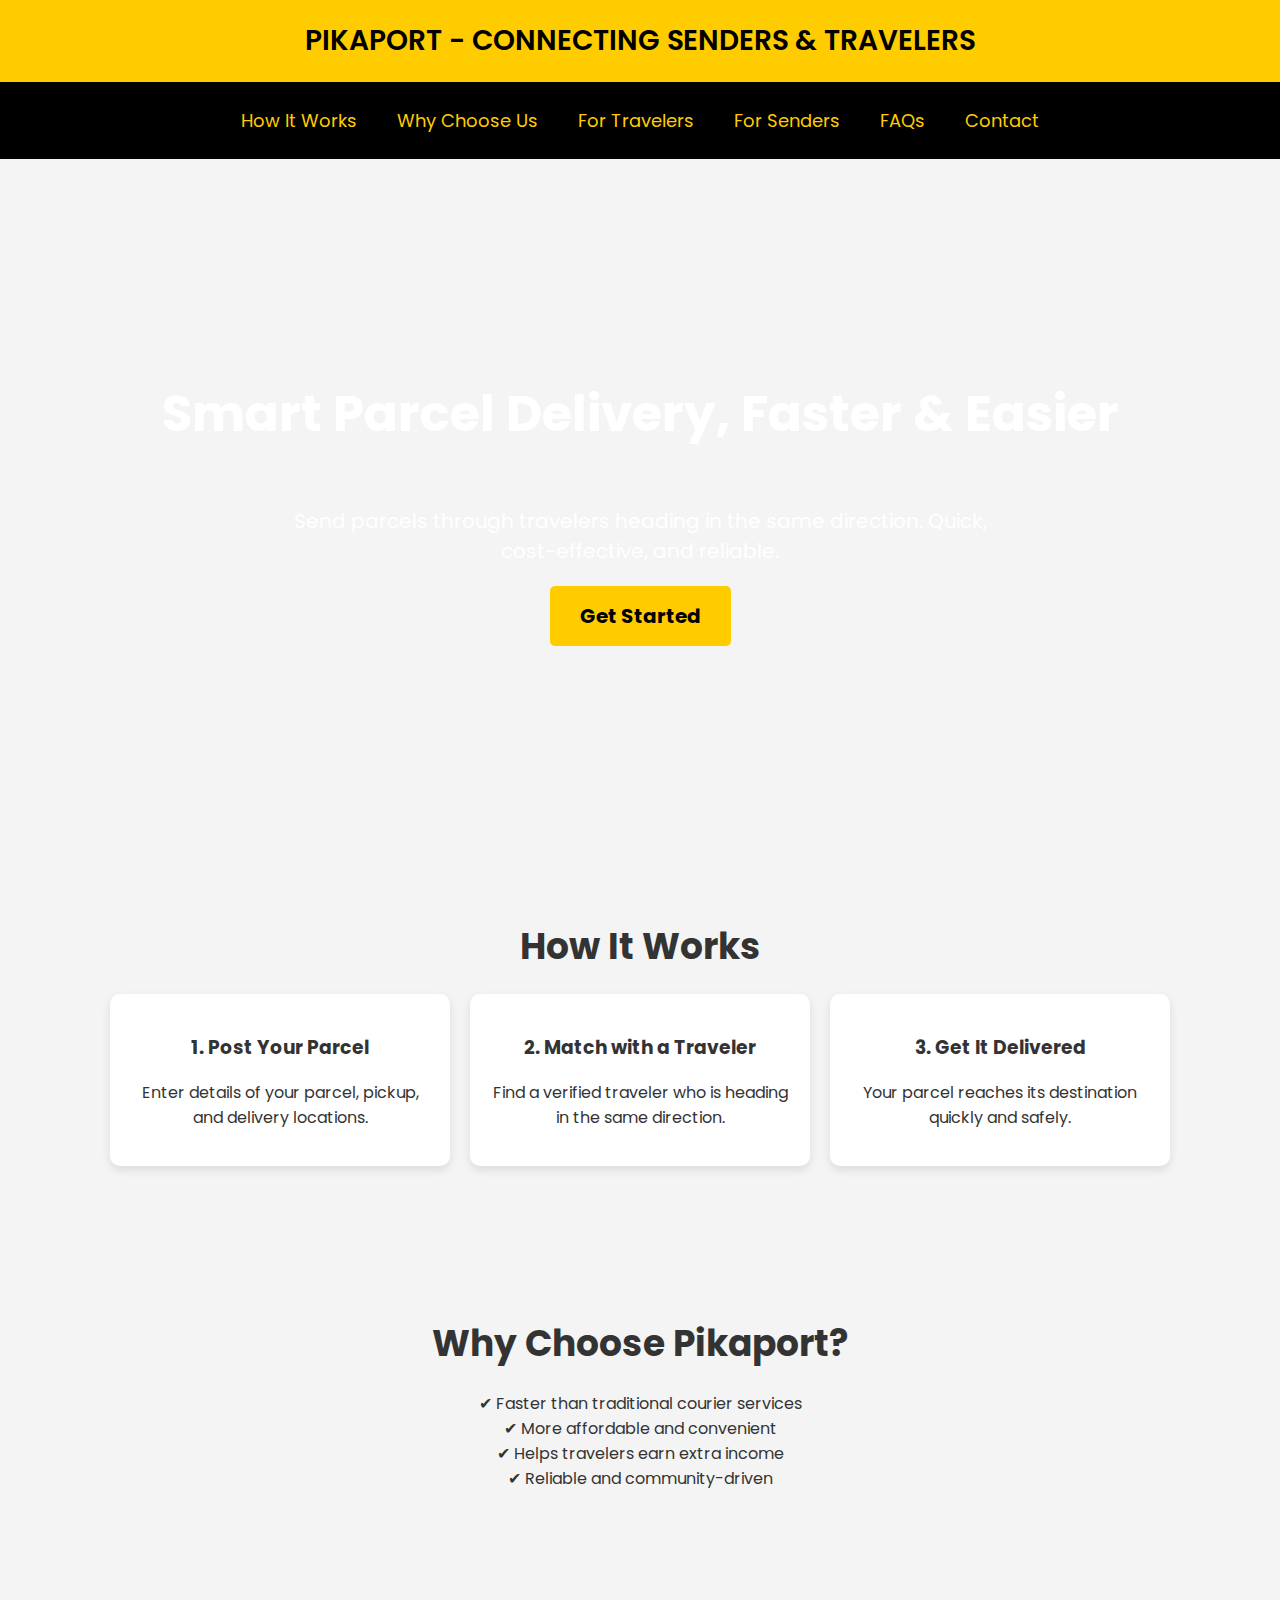
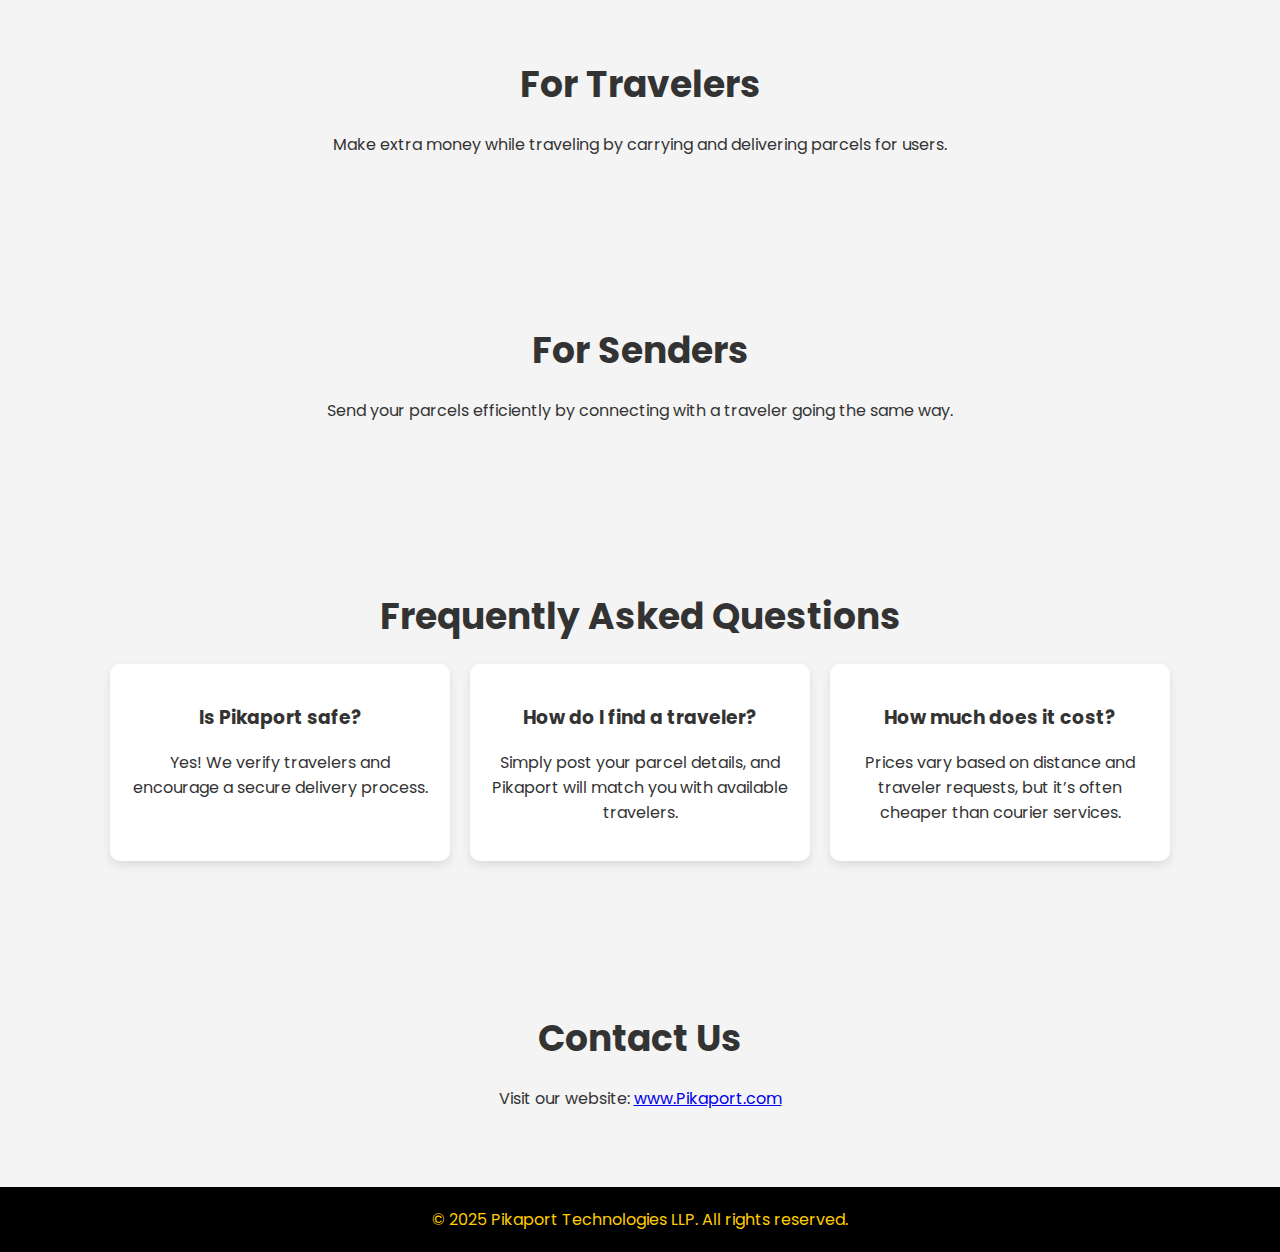
==== index.html @ 821d9c3f "Create index.html" ====
<!DOCTYPE html>
<html lang="en">
<head>
    <meta charset="UTF-8">
    <meta name="viewport" content="width=device-width, initial-scale=1.0">
    <title>Pikaport - Smart Parcel Delivery</title>
    <link href="https://fonts.googleapis.com/css2?family=Poppins:wght@300;400;600&display=swap" rel="stylesheet">
    <style>
        body {
            font-family: 'Poppins', sans-serif;
            margin: 0;
            padding: 0;
            background-color: #f4f4f4;
            color: #333;
        }
        header {
            background-color: #ffcc00;
            color: #000;
            padding: 20px;
            text-align: center;
            font-size: 28px;
            font-weight: 600;
        }
        nav {
            display: flex;
            justify-content: center;
            background: #000;
            padding: 15px;
        }
        nav a {
            color: #ffcc00;
            text-decoration: none;
            padding: 10px 20px;
            font-size: 18px;
        }
        .hero {
            display: flex;
            align-items: center;
            justify-content: center;
            text-align: center;
            height: 70vh;
            background: url('https://source.unsplash.com/1600x900/?delivery,transport') no-repeat center center/cover;
            color: #fff;
            flex-direction: column;
            padding: 20px;
        }
        .hero h1 {
            font-size: 50px;
            font-weight: bold;
        }
        .hero p {
            font-size: 20px;
            max-width: 700px;
        }
        .btn {
            background-color: #ffcc00;
            color: #000;
            padding: 15px 30px;
            text-decoration: none;
            font-size: 20px;
            border-radius: 5px;
            font-weight: bold;
            transition: 0.3s;
        }
        .btn:hover {
            background-color: #e6b800;
        }
        .section {
            padding: 60px 20px;
            text-align: center;
        }
        .section h2 {
            font-size: 36px;
            margin-bottom: 20px;
        }
        .grid {
            display: flex;
            justify-content: center;
            gap: 20px;
            flex-wrap: wrap;
        }
        .card {
            background: white;
            padding: 20px;
            width: 300px;
            border-radius: 10px;
            box-shadow: 0 4px 10px rgba(0, 0, 0, 0.1);
            text-align: center;
        }
        .footer {
            background-color: #000;
            color: #ffcc00;
            text-align: center;
            padding: 20px;
            font-size: 16px;
        }
    </style>
</head>
<body>
    <header>
        PIKAPORT - CONNECTING SENDERS & TRAVELERS
    </header>
    <nav>
        <a href="#how-it-works">How It Works</a>
        <a href="#why-us">Why Choose Us</a>
        <a href="#travelers">For Travelers</a>
        <a href="#senders">For Senders</a>
        <a href="#faq">FAQs</a>
        <a href="#contact">Contact</a>
    </nav>
    <section class="hero">
        <h1>Smart Parcel Delivery, Faster & Easier</h1>
        <p>Send parcels through travelers heading in the same direction. Quick, cost-effective, and reliable.</p>
        <a href="#how-it-works" class="btn">Get Started</a>
    </section>
    <section class="section" id="how-it-works">
        <h2>How It Works</h2>
        <div class="grid">
            <div class="card">
                <h3>1. Post Your Parcel</h3>
                <p>Enter details of your parcel, pickup, and delivery locations.</p>
            </div>
            <div class="card">
                <h3>2. Match with a Traveler</h3>
                <p>Find a verified traveler who is heading in the same direction.</p>
            </div>
            <div class="card">
                <h3>3. Get It Delivered</h3>
                <p>Your parcel reaches its destination quickly and safely.</p>
            </div>
        </div>
    </section>
    <section class="section" id="why-us">
        <h2>Why Choose Pikaport?</h2>
        <p>✔ Faster than traditional courier services<br>
           ✔ More affordable and convenient<br>
           ✔ Helps travelers earn extra income<br>
           ✔ Reliable and community-driven</p>
    </section>
    <section class="section" id="travelers">
        <h2>For Travelers</h2>
        <p>Make extra money while traveling by carrying and delivering parcels for users.</p>
    </section>
    <section class="section" id="senders">
        <h2>For Senders</h2>
        <p>Send your parcels efficiently by connecting with a traveler going the same way.</p>
    </section>
    <section class="section" id="faq">
        <h2>Frequently Asked Questions</h2>
        <div class="grid">
            <div class="card">
                <h3>Is Pikaport safe?</h3>
                <p>Yes! We verify travelers and encourage a secure delivery process.</p>
            </div>
            <div class="card">
                <h3>How do I find a traveler?</h3>
                <p>Simply post your parcel details, and Pikaport will match you with available travelers.</p>
            </div>
            <div class="card">
                <h3>How much does it cost?</h3>
                <p>Prices vary based on distance and traveler requests, but it’s often cheaper than courier services.</p>
            </div>
        </div>
    </section>
    <section class="section" id="contact">
        <h2>Contact Us</h2>
        <p>Visit our website: <a href="http://www.Pikaport.com" target="_blank">www.Pikaport.com</a></p>
    </section>
    <footer class="footer">
        &copy; 2025 Pikaport Technologies LLP. All rights reserved.
    </footer>
</body>
</html>
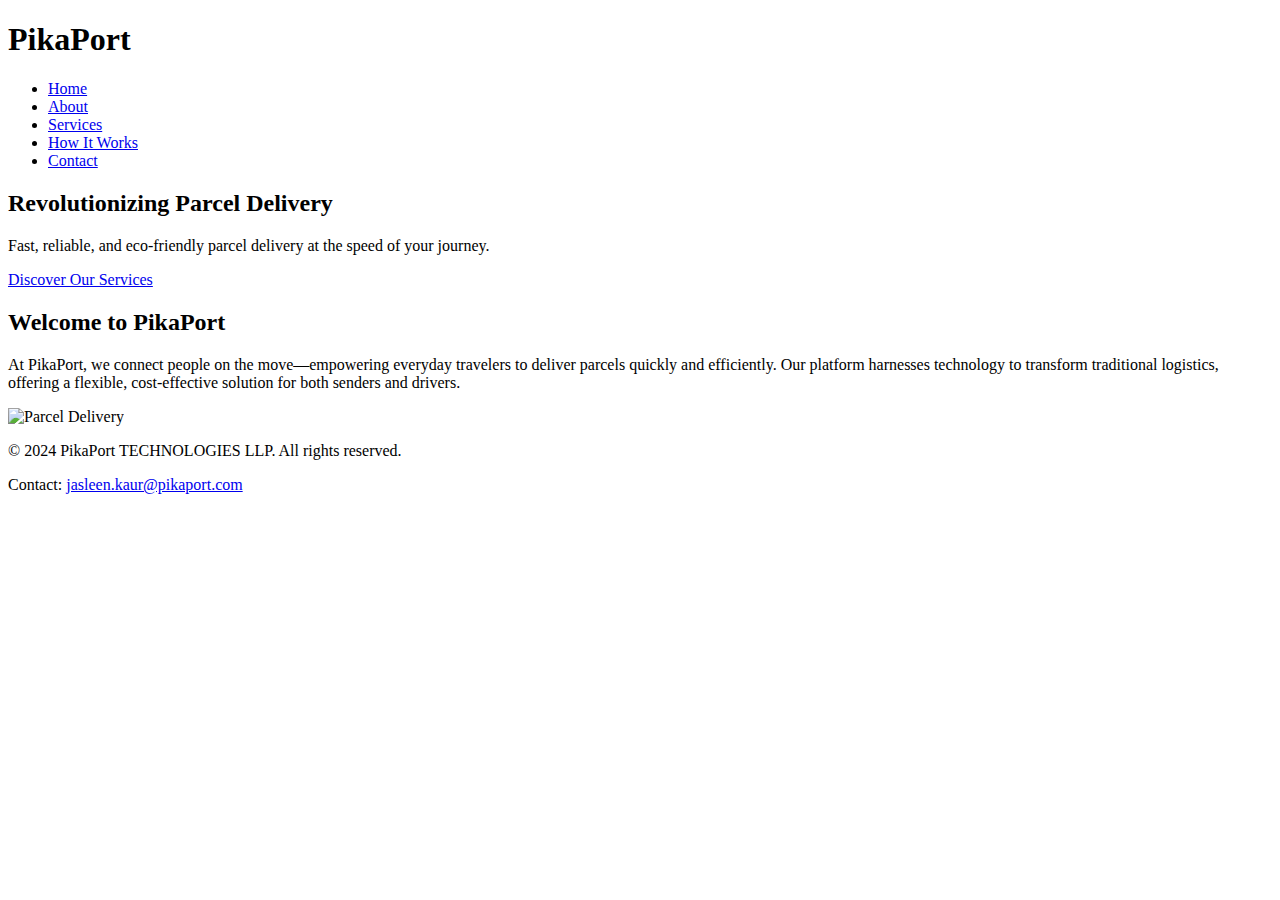
==== commit f8219ae1: "Update index.html" ====
--- a/index.html
+++ b/index.html
@@ -1,173 +1,49 @@
 <!DOCTYPE html>
 <html lang="en">
 <head>
-    <meta charset="UTF-8">
-    <meta name="viewport" content="width=device-width, initial-scale=1.0">
-    <title>Pikaport - Smart Parcel Delivery</title>
-    <link href="https://fonts.googleapis.com/css2?family=Poppins:wght@300;400;600&display=swap" rel="stylesheet">
-    <style>
-        body {
-            font-family: 'Poppins', sans-serif;
-            margin: 0;
-            padding: 0;
-            background-color: #f4f4f4;
-            color: #333;
-        }
-        header {
-            background-color: #ffcc00;
-            color: #000;
-            padding: 20px;
-            text-align: center;
-            font-size: 28px;
-            font-weight: 600;
-        }
-        nav {
-            display: flex;
-            justify-content: center;
-            background: #000;
-            padding: 15px;
-        }
-        nav a {
-            color: #ffcc00;
-            text-decoration: none;
-            padding: 10px 20px;
-            font-size: 18px;
-        }
-        .hero {
-            display: flex;
-            align-items: center;
-            justify-content: center;
-            text-align: center;
-            height: 70vh;
-            background: url('https://source.unsplash.com/1600x900/?delivery,transport') no-repeat center center/cover;
-            color: #fff;
-            flex-direction: column;
-            padding: 20px;
-        }
-        .hero h1 {
-            font-size: 50px;
-            font-weight: bold;
-        }
-        .hero p {
-            font-size: 20px;
-            max-width: 700px;
-        }
-        .btn {
-            background-color: #ffcc00;
-            color: #000;
-            padding: 15px 30px;
-            text-decoration: none;
-            font-size: 20px;
-            border-radius: 5px;
-            font-weight: bold;
-            transition: 0.3s;
-        }
-        .btn:hover {
-            background-color: #e6b800;
-        }
-        .section {
-            padding: 60px 20px;
-            text-align: center;
-        }
-        .section h2 {
-            font-size: 36px;
-            margin-bottom: 20px;
-        }
-        .grid {
-            display: flex;
-            justify-content: center;
-            gap: 20px;
-            flex-wrap: wrap;
-        }
-        .card {
-            background: white;
-            padding: 20px;
-            width: 300px;
-            border-radius: 10px;
-            box-shadow: 0 4px 10px rgba(0, 0, 0, 0.1);
-            text-align: center;
-        }
-        .footer {
-            background-color: #000;
-            color: #ffcc00;
-            text-align: center;
-            padding: 20px;
-            font-size: 16px;
-        }
-    </style>
+  <meta charset="UTF-8" />
+  <meta name="viewport" content="width=device-width, initial-scale=1.0" />
+  <title>PikaPort | Home</title>
+  <link rel="stylesheet" href="style.css" />
+  <link href="https://fonts.googleapis.com/css?family=Roboto:300,400,700&display=swap" rel="stylesheet" />
 </head>
 <body>
-    <header>
-        PIKAPORT - CONNECTING SENDERS & TRAVELERS
-    </header>
-    <nav>
-        <a href="#how-it-works">How It Works</a>
-        <a href="#why-us">Why Choose Us</a>
-        <a href="#travelers">For Travelers</a>
-        <a href="#senders">For Senders</a>
-        <a href="#faq">FAQs</a>
-        <a href="#contact">Contact</a>
-    </nav>
-    <section class="hero">
-        <h1>Smart Parcel Delivery, Faster & Easier</h1>
-        <p>Send parcels through travelers heading in the same direction. Quick, cost-effective, and reliable.</p>
-        <a href="#how-it-works" class="btn">Get Started</a>
-    </section>
-    <section class="section" id="how-it-works">
-        <h2>How It Works</h2>
-        <div class="grid">
-            <div class="card">
-                <h3>1. Post Your Parcel</h3>
-                <p>Enter details of your parcel, pickup, and delivery locations.</p>
-            </div>
-            <div class="card">
-                <h3>2. Match with a Traveler</h3>
-                <p>Find a verified traveler who is heading in the same direction.</p>
-            </div>
-            <div class="card">
-                <h3>3. Get It Delivered</h3>
-                <p>Your parcel reaches its destination quickly and safely.</p>
-            </div>
-        </div>
-    </section>
-    <section class="section" id="why-us">
-        <h2>Why Choose Pikaport?</h2>
-        <p>✔ Faster than traditional courier services<br>
-           ✔ More affordable and convenient<br>
-           ✔ Helps travelers earn extra income<br>
-           ✔ Reliable and community-driven</p>
-    </section>
-    <section class="section" id="travelers">
-        <h2>For Travelers</h2>
-        <p>Make extra money while traveling by carrying and delivering parcels for users.</p>
-    </section>
-    <section class="section" id="senders">
-        <h2>For Senders</h2>
-        <p>Send your parcels efficiently by connecting with a traveler going the same way.</p>
-    </section>
-    <section class="section" id="faq">
-        <h2>Frequently Asked Questions</h2>
-        <div class="grid">
-            <div class="card">
-                <h3>Is Pikaport safe?</h3>
-                <p>Yes! We verify travelers and encourage a secure delivery process.</p>
-            </div>
-            <div class="card">
-                <h3>How do I find a traveler?</h3>
-                <p>Simply post your parcel details, and Pikaport will match you with available travelers.</p>
-            </div>
-            <div class="card">
-                <h3>How much does it cost?</h3>
-                <p>Prices vary based on distance and traveler requests, but it’s often cheaper than courier services.</p>
-            </div>
-        </div>
-    </section>
-    <section class="section" id="contact">
-        <h2>Contact Us</h2>
-        <p>Visit our website: <a href="http://www.Pikaport.com" target="_blank">www.Pikaport.com</a></p>
-    </section>
-    <footer class="footer">
-        &copy; 2025 Pikaport Technologies LLP. All rights reserved.
-    </footer>
+  <header>
+    <div class="container">
+      <h1 class="logo">PikaPort</h1>
+      <nav>
+        <ul>
+          <li><a href="index.html" class="active">Home</a></li>
+          <li><a href="about.html">About</a></li>
+          <li><a href="services.html">Services</a></li>
+          <li><a href="how-it-works.html">How It Works</a></li>
+          <li><a href="contact.html">Contact</a></li>
+        </ul>
+      </nav>
+    </div>
+  </header>
+
+  <section class="hero">
+    <div class="hero-content">
+      <h2>Revolutionizing Parcel Delivery</h2>
+      <p>Fast, reliable, and eco-friendly parcel delivery at the speed of your journey.</p>
+      <a href="services.html" class="btn">Discover Our Services</a>
+    </div>
+  </section>
+
+  <section class="intro container">
+    <h2>Welcome to PikaPort</h2>
+    <p>
+      At PikaPort, we connect people on the move—empowering everyday travelers to deliver parcels quickly and efficiently. Our platform harnesses technology to transform traditional logistics, offering a flexible, cost-effective solution for both senders and drivers.
+    </p>
+    <img src="https://source.unsplash.com/random/800x400?delivery" alt="Parcel Delivery" />
+  </section>
+
+  <footer>
+    <div class="container">
+      <p>&copy; 2024 PikaPort TECHNOLOGIES LLP. All rights reserved.</p>
+      <p>Contact: <a href="mailto:jasleen.kaur@pikaport.com">jasleen.kaur@pikaport.com</a></p>
+    </div>
+  </footer>
 </body>
 </html>
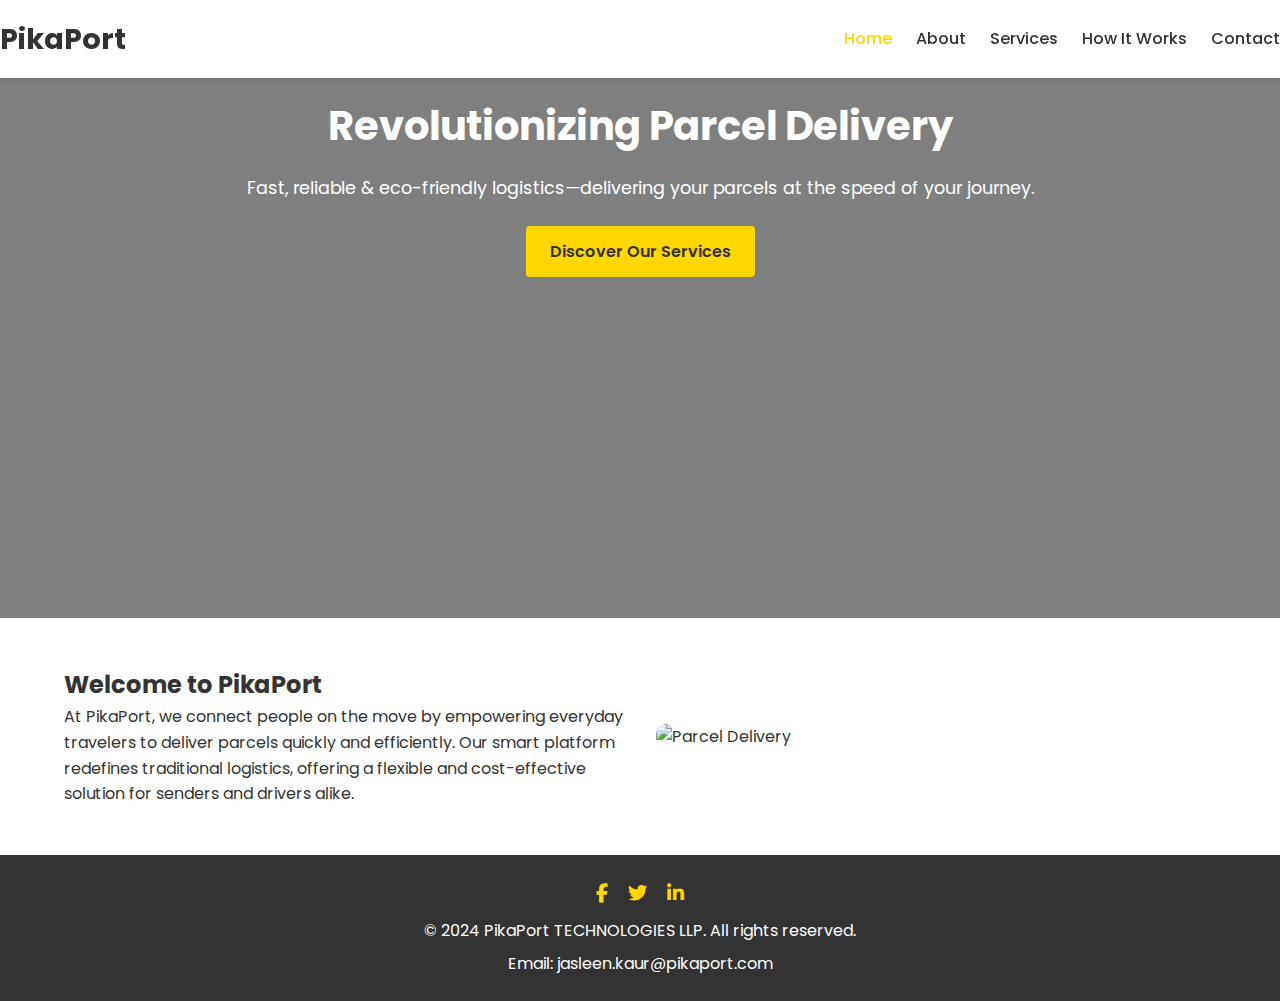
==== commit 9e23391d: "Update index.html" ====
--- a/index.html
+++ b/index.html
@@ -4,13 +4,16 @@
   <meta charset="UTF-8" />
   <meta name="viewport" content="width=device-width, initial-scale=1.0" />
   <title>PikaPort | Home</title>
+  <!-- Google Fonts -->
+  <link href="https://fonts.googleapis.com/css2?family=Poppins:wght@300;400;600;700&display=swap" rel="stylesheet" />
+  <!-- Font Awesome for Icons -->
+  <link rel="stylesheet" href="https://cdnjs.cloudflare.com/ajax/libs/font-awesome/6.4.0/css/all.min.css" />
   <link rel="stylesheet" href="style.css" />
-  <link href="https://fonts.googleapis.com/css?family=Roboto:300,400,700&display=swap" rel="stylesheet" />
 </head>
 <body>
   <header>
-    <div class="container">
-      <h1 class="logo">PikaPort</h1>
+    <div class="nav-container">
+      <div class="logo">PikaPort</div>
       <nav>
         <ul>
           <li><a href="index.html" class="active">Home</a></li>
@@ -20,30 +23,51 @@
           <li><a href="contact.html">Contact</a></li>
         </ul>
       </nav>
+      <div class="menu-toggle"><i class="fa-solid fa-bars"></i></div>
     </div>
   </header>
 
   <section class="hero">
-    <div class="hero-content">
-      <h2>Revolutionizing Parcel Delivery</h2>
-      <p>Fast, reliable, and eco-friendly parcel delivery at the speed of your journey.</p>
-      <a href="services.html" class="btn">Discover Our Services</a>
+    <div class="hero-overlay">
+      <div class="hero-content">
+        <h1>Revolutionizing Parcel Delivery</h1>
+        <p>Fast, reliable & eco-friendly logistics—delivering your parcels at the speed of your journey.</p>
+        <a href="services.html" class="btn">Discover Our Services</a>
+      </div>
     </div>
   </section>
 
   <section class="intro container">
-    <h2>Welcome to PikaPort</h2>
-    <p>
-      At PikaPort, we connect people on the move—empowering everyday travelers to deliver parcels quickly and efficiently. Our platform harnesses technology to transform traditional logistics, offering a flexible, cost-effective solution for both senders and drivers.
-    </p>
-    <img src="https://source.unsplash.com/random/800x400?delivery" alt="Parcel Delivery" />
+    <div class="intro-text">
+      <h2>Welcome to PikaPort</h2>
+      <p>
+        At PikaPort, we connect people on the move by empowering everyday travelers to deliver parcels quickly and efficiently. Our smart platform redefines traditional logistics, offering a flexible and cost-effective solution for senders and drivers alike.
+      </p>
+    </div>
+    <div class="intro-img">
+      <img src="https://source.unsplash.com/800x600/?delivery,logistics" alt="Parcel Delivery" />
+    </div>
   </section>
 
   <footer>
-    <div class="container">
+    <div class="footer-container container">
+      <div class="footer-social">
+        <a href="#"><i class="fa-brands fa-facebook-f"></i></a>
+        <a href="#"><i class="fa-brands fa-twitter"></i></a>
+        <a href="#"><i class="fa-brands fa-linkedin-in"></i></a>
+      </div>
       <p>&copy; 2024 PikaPort TECHNOLOGIES LLP. All rights reserved.</p>
-      <p>Contact: <a href="mailto:jasleen.kaur@pikaport.com">jasleen.kaur@pikaport.com</a></p>
+      <p>Email: <a href="mailto:jasleen.kaur@pikaport.com">jasleen.kaur@pikaport.com</a></p>
     </div>
   </footer>
+
+  <script>
+    // Responsive menu toggle
+    const toggle = document.querySelector('.menu-toggle');
+    const nav = document.querySelector('nav ul');
+    toggle.addEventListener('click', () => {
+      nav.classList.toggle('active');
+    });
+  </script>
 </body>
 </html>
--- a/style.css
+++ b/style.css
@@ -0,0 +1,263 @@
+/* Reset and Base */
+* {
+  margin: 0;
+  padding: 0;
+  box-sizing: border-box;
+}
+body {
+  font-family: 'Poppins', sans-serif;
+  line-height: 1.6;
+  color: #333;
+  background: #fff;
+}
+a {
+  text-decoration: none;
+  color: inherit;
+}
+
+/* Container */
+.container {
+  width: 90%;
+  max-width: 1200px;
+  margin: 0 auto;
+  padding: 0 15px;
+}
+
+/* Navigation */
+header {
+  background: #fff;
+  padding: 1rem 0;
+  position: sticky;
+  top: 0;
+  z-index: 1000;
+  box-shadow: 0 2px 4px rgba(0,0,0,0.1);
+}
+.nav-container {
+  display: flex;
+  align-items: center;
+  justify-content: space-between;
+}
+.logo {
+  font-size: 1.8rem;
+  font-weight: 700;
+  color: #333;
+}
+nav ul {
+  list-style: none;
+  display: flex;
+  gap: 1.5rem;
+}
+nav ul li a {
+  font-weight: 500;
+  color: #333;
+  transition: color 0.3s ease;
+}
+nav ul li a:hover,
+nav ul li a.active {
+  color: #FFD700;
+}
+.menu-toggle {
+  display: none;
+  font-size: 1.5rem;
+  cursor: pointer;
+}
+
+/* Hero Sections */
+.page-hero, .hero {
+  position: relative;
+  background: url('https://source.unsplash.com/1600x900/?transport,technology') no-repeat center center/cover;
+  height: 60vh;
+  display: flex;
+  align-items: center;
+  justify-content: center;
+  color: #fff;
+}
+.hero-overlay, .page-hero .hero-overlay {
+  position: absolute;
+  top: 0;
+  left: 0;
+  right: 0;
+  bottom: 0;
+  background: rgba(0, 0, 0, 0.5);
+}
+.hero-content {
+  position: relative;
+  text-align: center;
+  padding: 1rem;
+}
+.hero-content h1,
+.hero-content h2 {
+  font-size: 2.5rem;
+  margin-bottom: 1rem;
+}
+.hero-content p {
+  font-size: 1.1rem;
+  margin-bottom: 1.5rem;
+}
+
+/* Buttons */
+.btn {
+  display: inline-block;
+  background: #FFD700;
+  color: #333;
+  padding: 0.8rem 1.5rem;
+  border-radius: 4px;
+  font-weight: 600;
+  transition: background 0.3s ease;
+}
+.btn:hover {
+  background: #e6c200;
+}
+
+/* Sections */
+.intro,
+.about-content,
+.services-list,
+.process,
+.contact-section {
+  padding: 3rem 0;
+}
+.intro,
+.about-content {
+  display: flex;
+  align-items: center;
+  gap: 2rem;
+  flex-wrap: wrap;
+}
+.intro-text,
+.about-text {
+  flex: 1;
+}
+.intro-img,
+.about-img {
+  flex: 1;
+}
+.intro-img img,
+.about-img img {
+  width: 100%;
+  border-radius: 10px;
+}
+
+/* Services Cards */
+.services-list {
+  display: grid;
+  grid-template-columns: repeat(auto-fit, minmax(280px, 1fr));
+  gap: 2rem;
+}
+.service-card {
+  background: #f7f7f7;
+  padding: 1.5rem;
+  border-radius: 10px;
+  text-align: center;
+  box-shadow: 0 2px 5px rgba(0,0,0,0.05);
+  transition: transform 0.3s ease;
+}
+.service-card:hover {
+  transform: translateY(-5px);
+}
+.service-icon {
+  font-size: 2.5rem;
+  color: #FFD700;
+  margin-bottom: 1rem;
+}
+.service-card img {
+  width: 100%;
+  margin-top: 1rem;
+  border-radius: 8px;
+}
+
+/* Process (How It Works) */
+.process {
+  display: grid;
+  grid-template-columns: repeat(auto-fit, minmax(250px, 1fr));
+  gap: 2rem;
+  text-align: center;
+}
+.process-step {
+  background: #f1f1f1;
+  padding: 1rem;
+  border-radius: 10px;
+  box-shadow: 0 2px 4px rgba(0,0,0,0.05);
+}
+.step-icon {
+  font-size: 2.5rem;
+  color: #FFD700;
+  margin-bottom: 0.5rem;
+}
+.process-step img {
+  width: 100%;
+  margin-top: 1rem;
+  border-radius: 8px;
+}
+
+/* Contact Section */
+.contact-section {
+  display: flex;
+  flex-wrap: wrap;
+  gap: 2rem;
+}
+.contact-form,
+.contact-info {
+  flex: 1;
+  min-width: 280px;
+}
+.contact-form h2,
+.contact-info h3 {
+  margin-bottom: 1rem;
+}
+.contact-form form {
+  display: flex;
+  flex-direction: column;
+  gap: 1rem;
+}
+.contact-form input,
+.contact-form textarea {
+  padding: 0.8rem;
+  border: 1px solid #ccc;
+  border-radius: 4px;
+}
+.contact-form button {
+  width: fit-content;
+  cursor: pointer;
+}
+
+/* Footer */
+footer {
+  background: #333;
+  color: #fff;
+  padding: 1.5rem 0;
+  text-align: center;
+}
+.footer-container {
+  display: flex;
+  flex-direction: column;
+  gap: 0.5rem;
+  align-items: center;
+}
+.footer-social a {
+  color: #FFD700;
+  margin: 0 0.5rem;
+  font-size: 1.2rem;
+}
+
+/* Responsive Styles */
+@media (max-width: 768px) {
+  .nav-container {
+    flex-wrap: wrap;
+  }
+  nav ul {
+    flex-direction: column;
+    width: 100%;
+    display: none;
+  }
+  nav ul.active {
+    display: flex;
+  }
+  .menu-toggle {
+    display: block;
+  }
+  .intro,
+  .about-content {
+    flex-direction: column;
+  }
+}
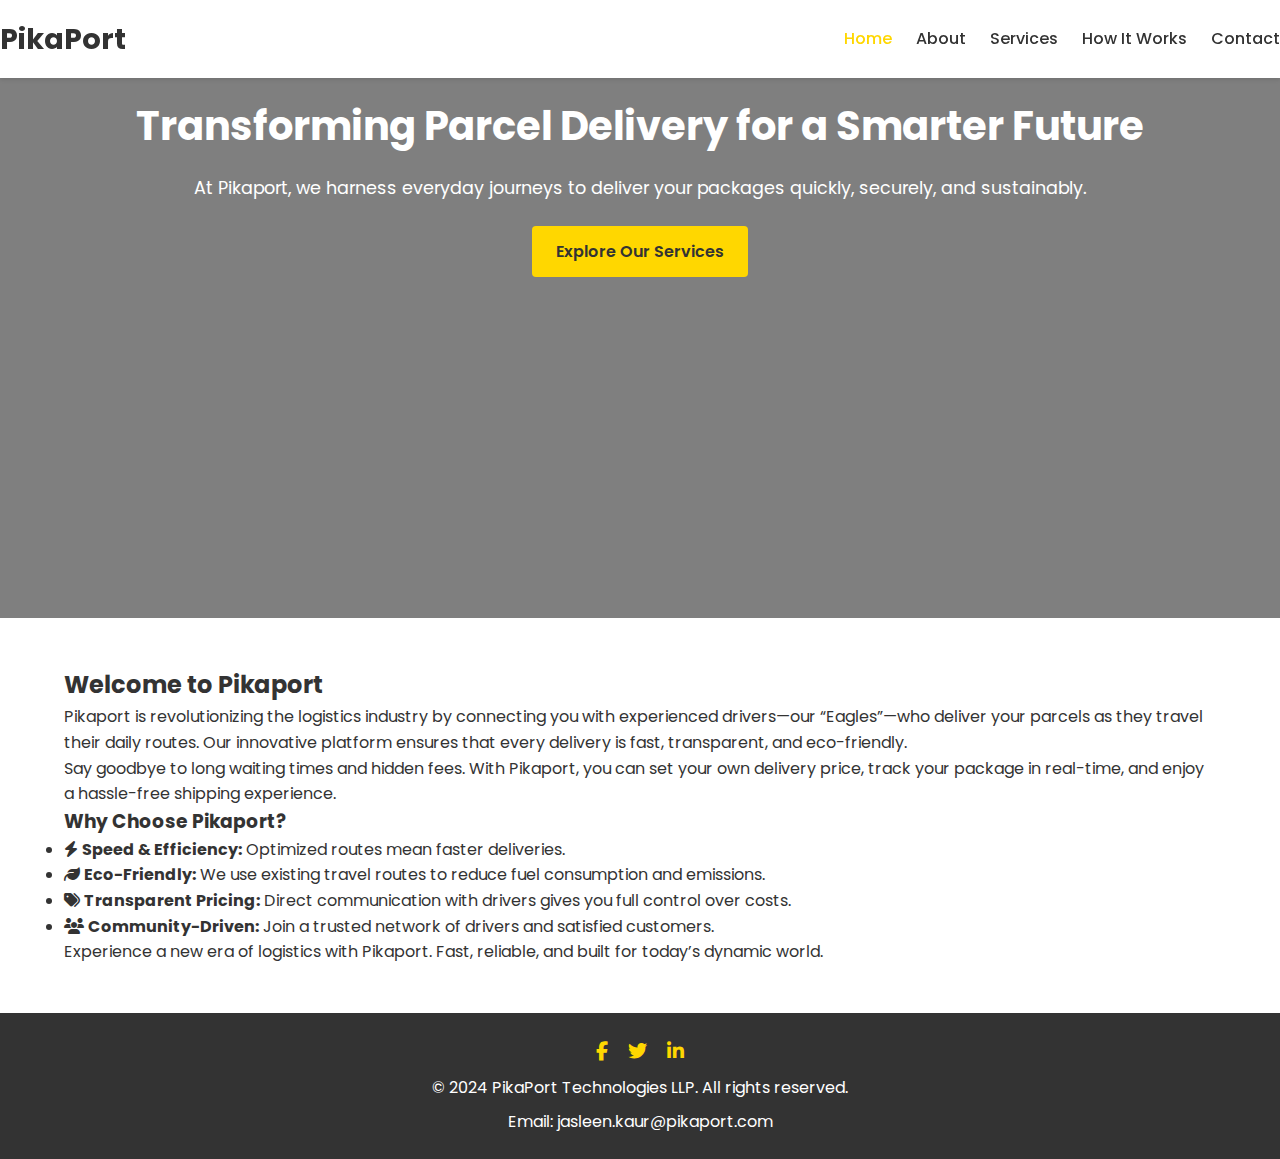
==== commit 9c14713f: "Update index.html" ====
--- a/index.html
+++ b/index.html
@@ -27,27 +27,44 @@
     </div>
   </header>
 
+  <!-- Hero Section -->
   <section class="hero">
     <div class="hero-overlay">
       <div class="hero-content">
-        <h1>Revolutionizing Parcel Delivery</h1>
-        <p>Fast, reliable & eco-friendly logistics—delivering your parcels at the speed of your journey.</p>
-        <a href="services.html" class="btn">Discover Our Services</a>
+        <h1>Transforming Parcel Delivery for a Smarter Future</h1>
+        <p>
+          At Pikaport, we harness everyday journeys to deliver your packages quickly, securely, and sustainably.
+        </p>
+        <a href="services.html" class="btn">Explore Our Services</a>
       </div>
     </div>
   </section>
 
+  <!-- Intro Section -->
   <section class="intro container">
     <div class="intro-text">
-      <h2>Welcome to PikaPort</h2>
+      <h2>Welcome to Pikaport</h2>
       <p>
-        At PikaPort, we connect people on the move by empowering everyday travelers to deliver parcels quickly and efficiently. Our smart platform redefines traditional logistics, offering a flexible and cost-effective solution for senders and drivers alike.
+        Pikaport is revolutionizing the logistics industry by connecting you with experienced drivers—our “Eagles”—who deliver your parcels as they travel their daily routes. Our innovative platform ensures that every delivery is fast, transparent, and eco-friendly.
+      </p>
+      <p>
+        Say goodbye to long waiting times and hidden fees. With Pikaport, you can set your own delivery price, track your package in real-time, and enjoy a hassle-free shipping experience.
+      </p>
+      <div class="why-choose">
+        <h3>Why Choose Pikaport?</h3>
+        <ul>
+          <li><i class="fa-solid fa-bolt"></i> <strong>Speed &amp; Efficiency:</strong> Optimized routes mean faster deliveries.</li>
+          <li><i class="fa-solid fa-leaf"></i> <strong>Eco-Friendly:</strong> We use existing travel routes to reduce fuel consumption and emissions.</li>
+          <li><i class="fa-solid fa-tags"></i> <strong>Transparent Pricing:</strong> Direct communication with drivers gives you full control over costs.</li>
+          <li><i class="fa-solid fa-users"></i> <strong>Community-Driven:</strong> Join a trusted network of drivers and satisfied customers.</li>
+        </ul>
+      </div>
+      <p>
+        Experience a new era of logistics with Pikaport. Fast, reliable, and built for today’s dynamic world.
       </p>
     </div>
-    <div class="intro-img">
-      <img src="https://source.unsplash.com/800x600/?delivery,logistics" alt="Parcel Delivery" />
-    </div>
   </section>
+  
 
   <footer>
     <div class="footer-container container">
@@ -56,7 +73,7 @@
         <a href="#"><i class="fa-brands fa-twitter"></i></a>
         <a href="#"><i class="fa-brands fa-linkedin-in"></i></a>
       </div>
-      <p>&copy; 2024 PikaPort TECHNOLOGIES LLP. All rights reserved.</p>
+      <p>&copy; 2024 PikaPort Technologies LLP. All rights reserved.</p>
       <p>Email: <a href="mailto:jasleen.kaur@pikaport.com">jasleen.kaur@pikaport.com</a></p>
     </div>
   </footer>
